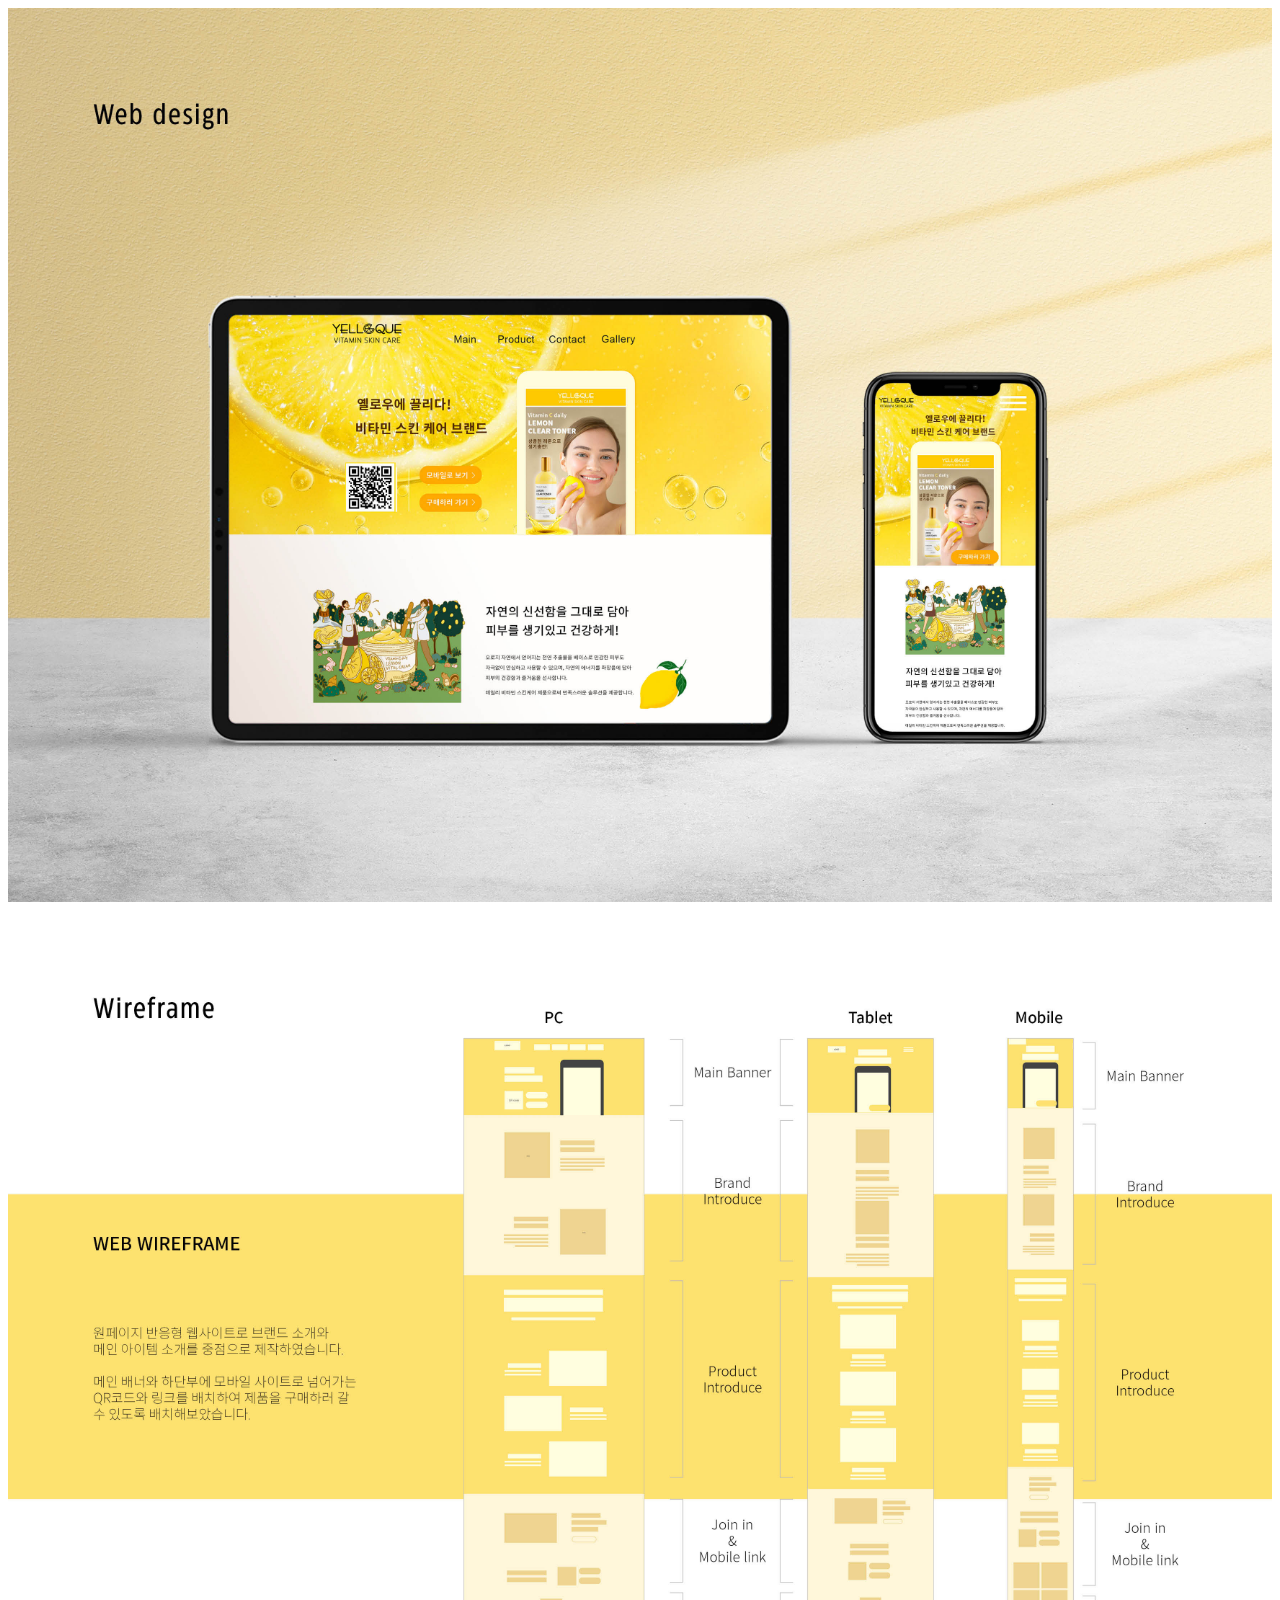
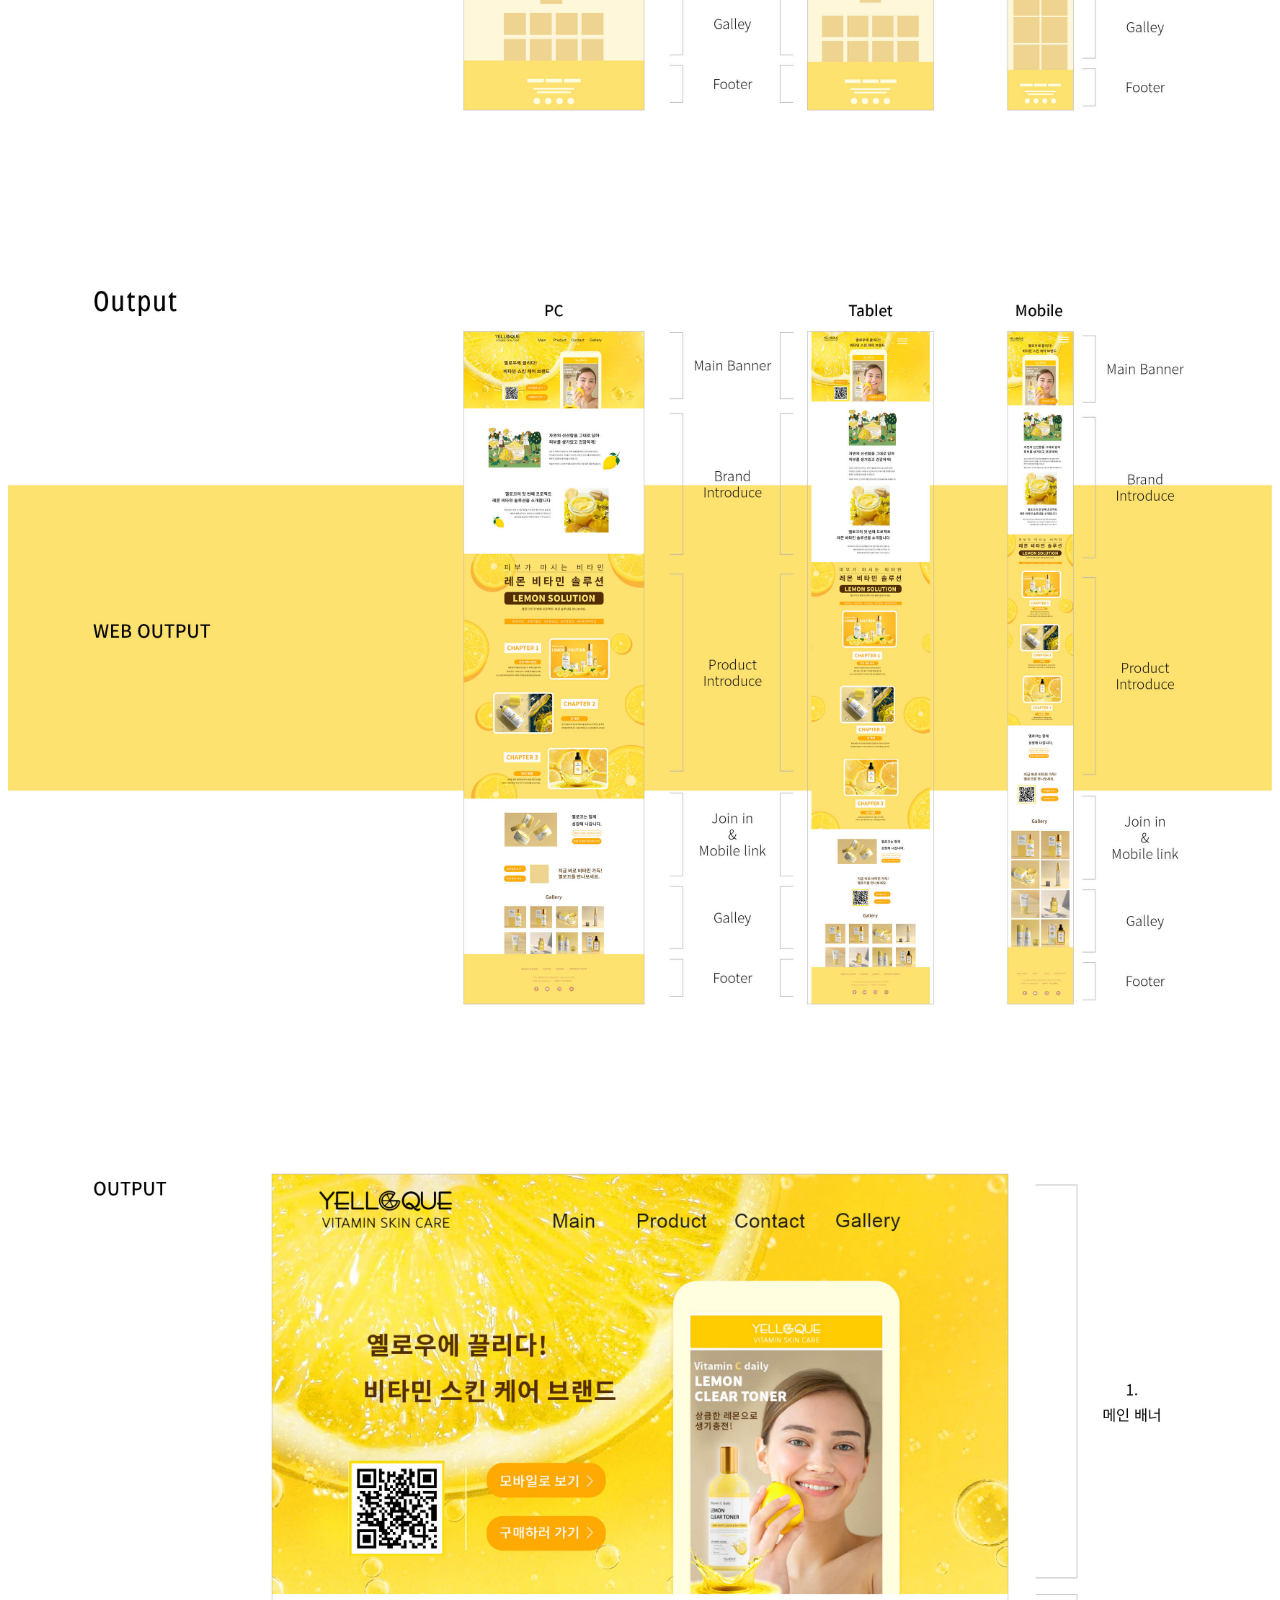
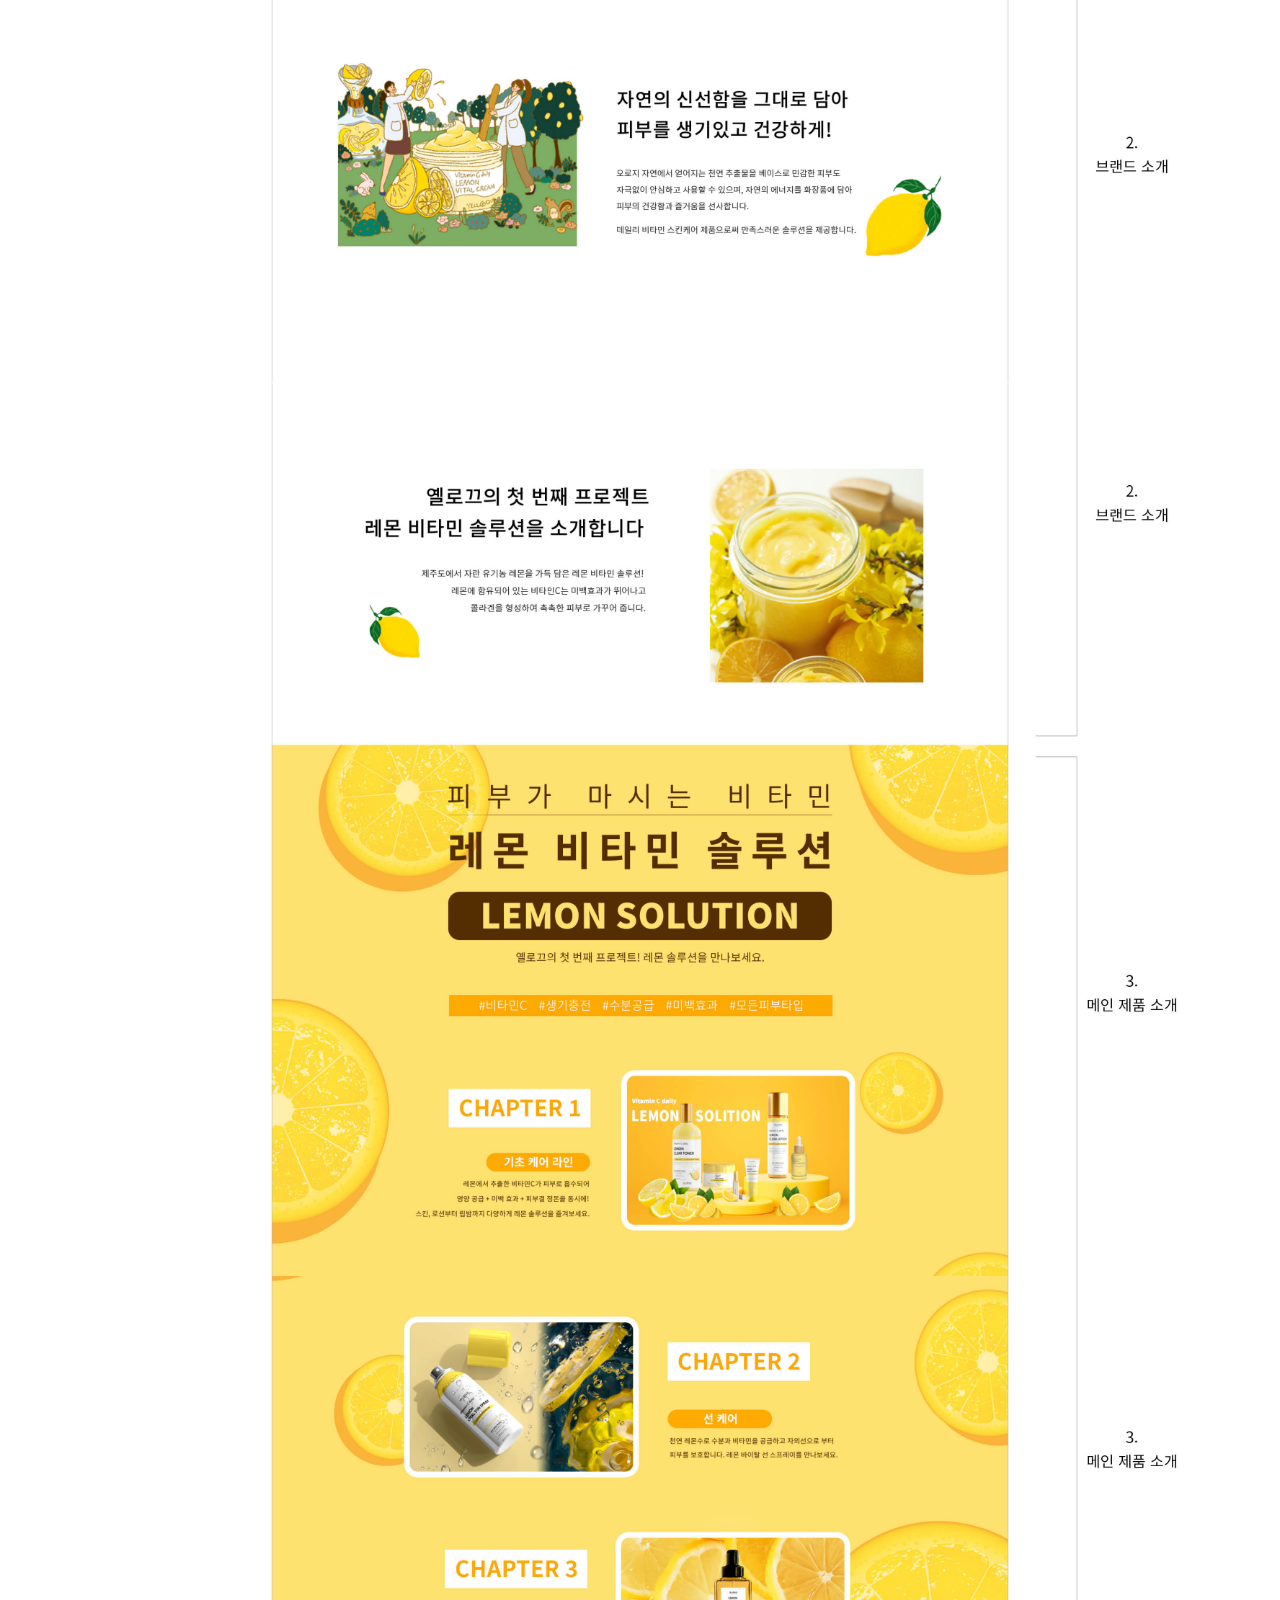
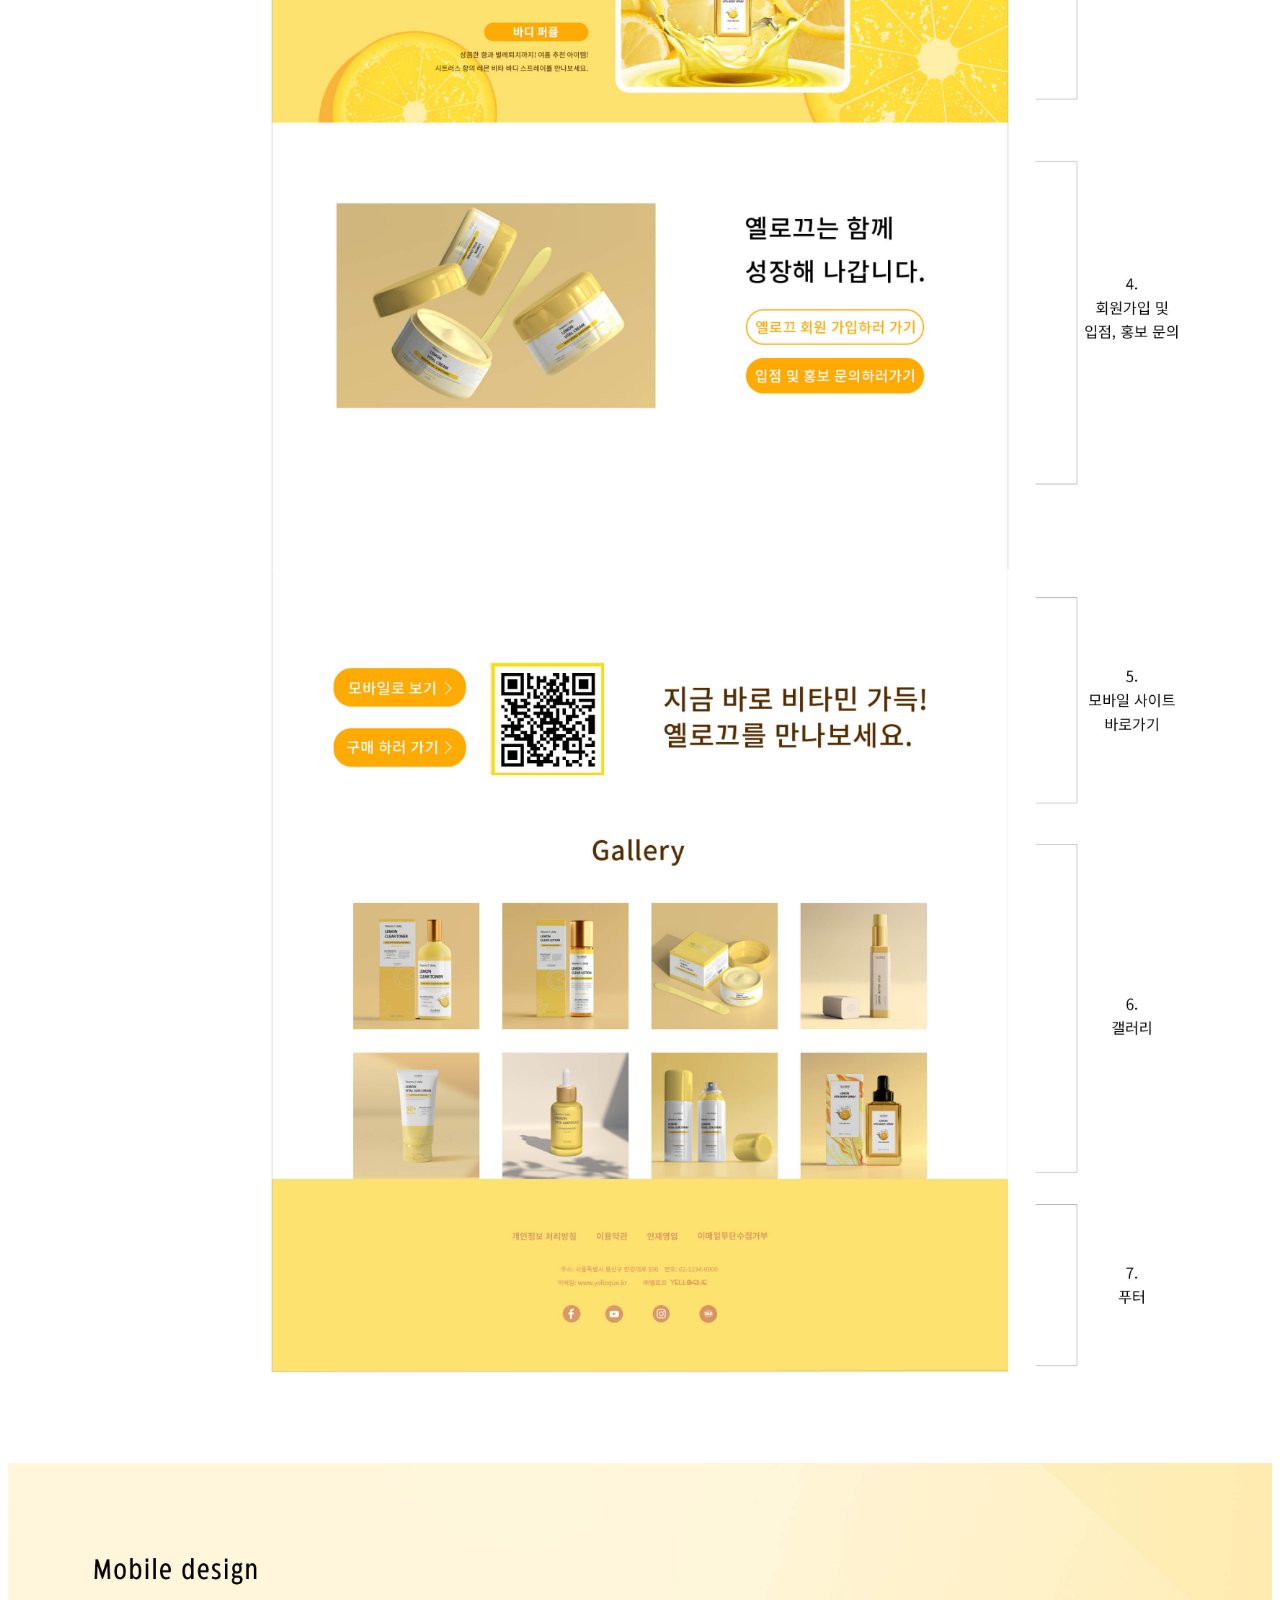
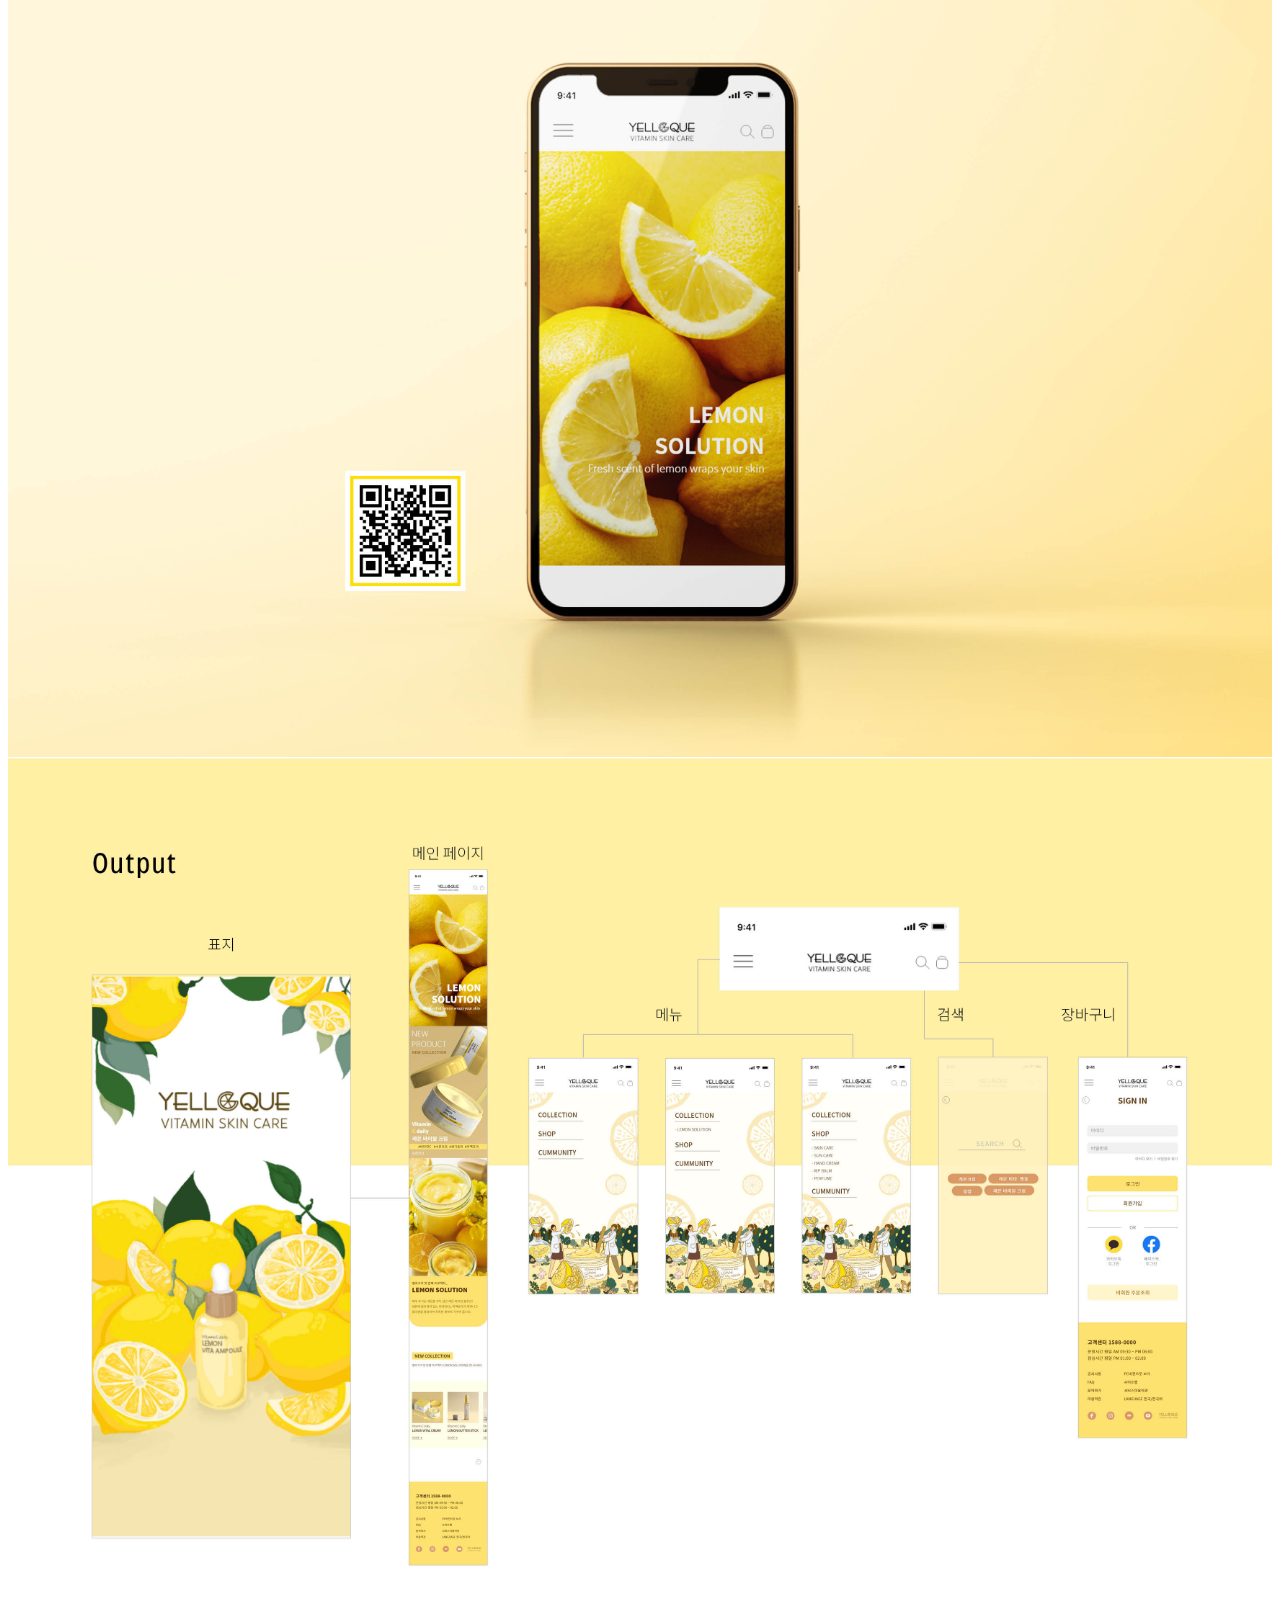
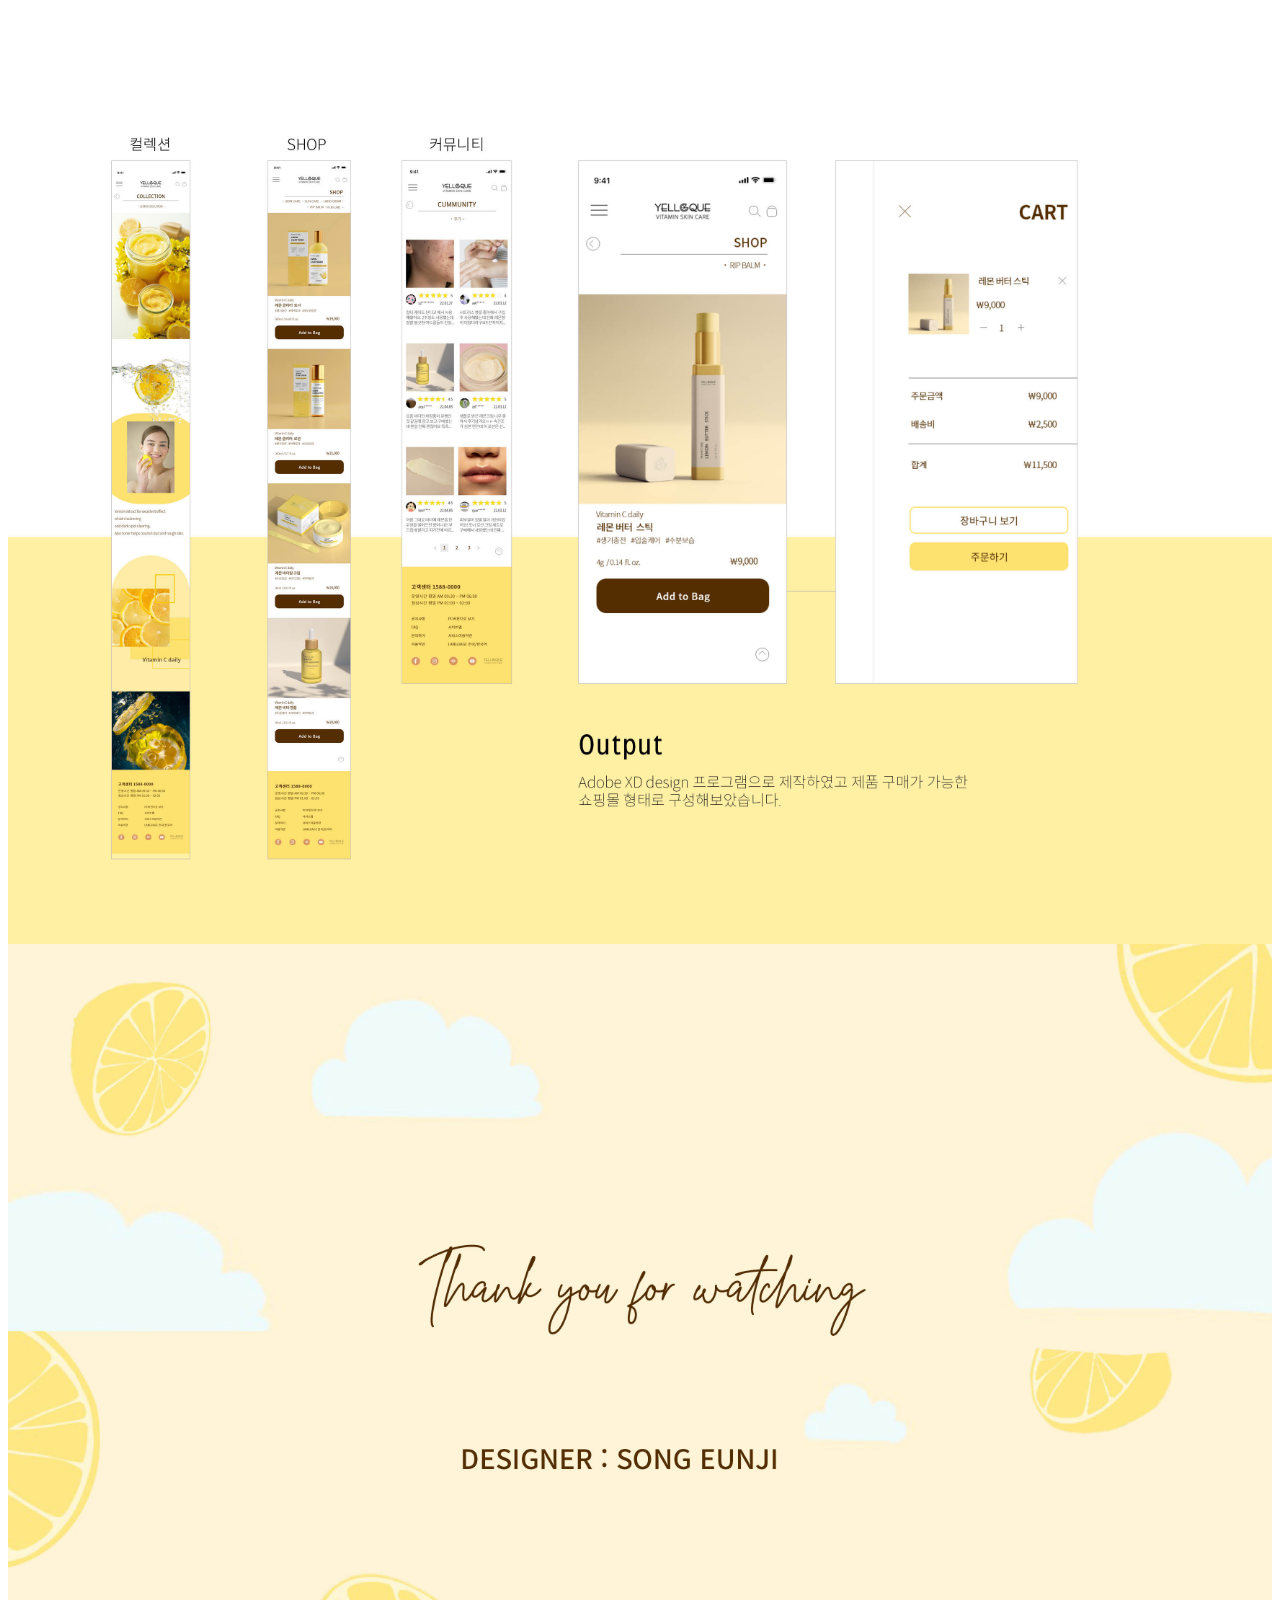
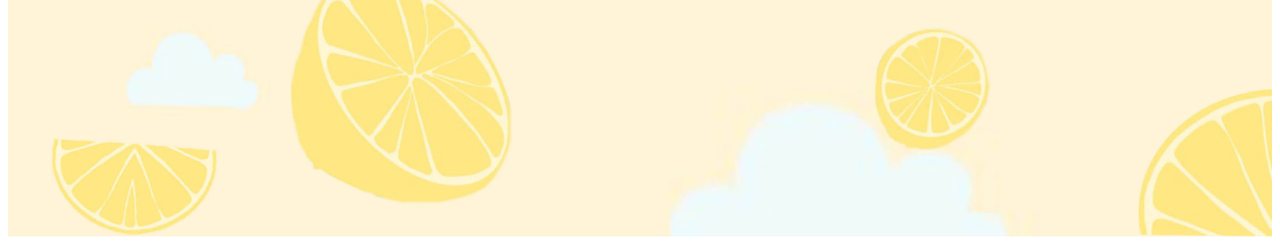
==== index.html @ 805b148b "Add files via upload" ====
<!DOCTYPE html>
<html lang="en">
<head>
    <meta charset="UTF-8">
    <meta http-equiv="X-UA-Compatible" content="IE=edge">
    <meta name="viewport" content="width=device-width, initial-scale=1.0">
    <title>yelloque</title>
    <link rel="stylesheet" href="css/style.css">
</head>
<body>
    <div id="wrap">
        <img src="images/YELLOQUE15.jpg" alt="">
        <img src="images/YELLOQUE16.jpg" alt="">
        <img src="images/YELLOQUE17.jpg" alt="">
        <img src="images/YELLOQUE18.jpg" alt="">
        <img src="images/YELLOQUE19.jpg" alt="">
        <img src="images/YELLOQUE20.jpg" alt="">
        <img src="images/YELLOQUE21.jpg" alt="">
        <img src="images/YELLOQUE22.jpg" alt="">
        <img src="images/YELLOQUE23.jpg" alt="">
        <img src="images/YELLOQUE24.jpg" alt="">
        <img src="images/YELLOQUE25.jpg" alt="">
    </div>
</body>
</html>
---- css/style.css ----
#wrap img{display: block;
    width: 100%;}
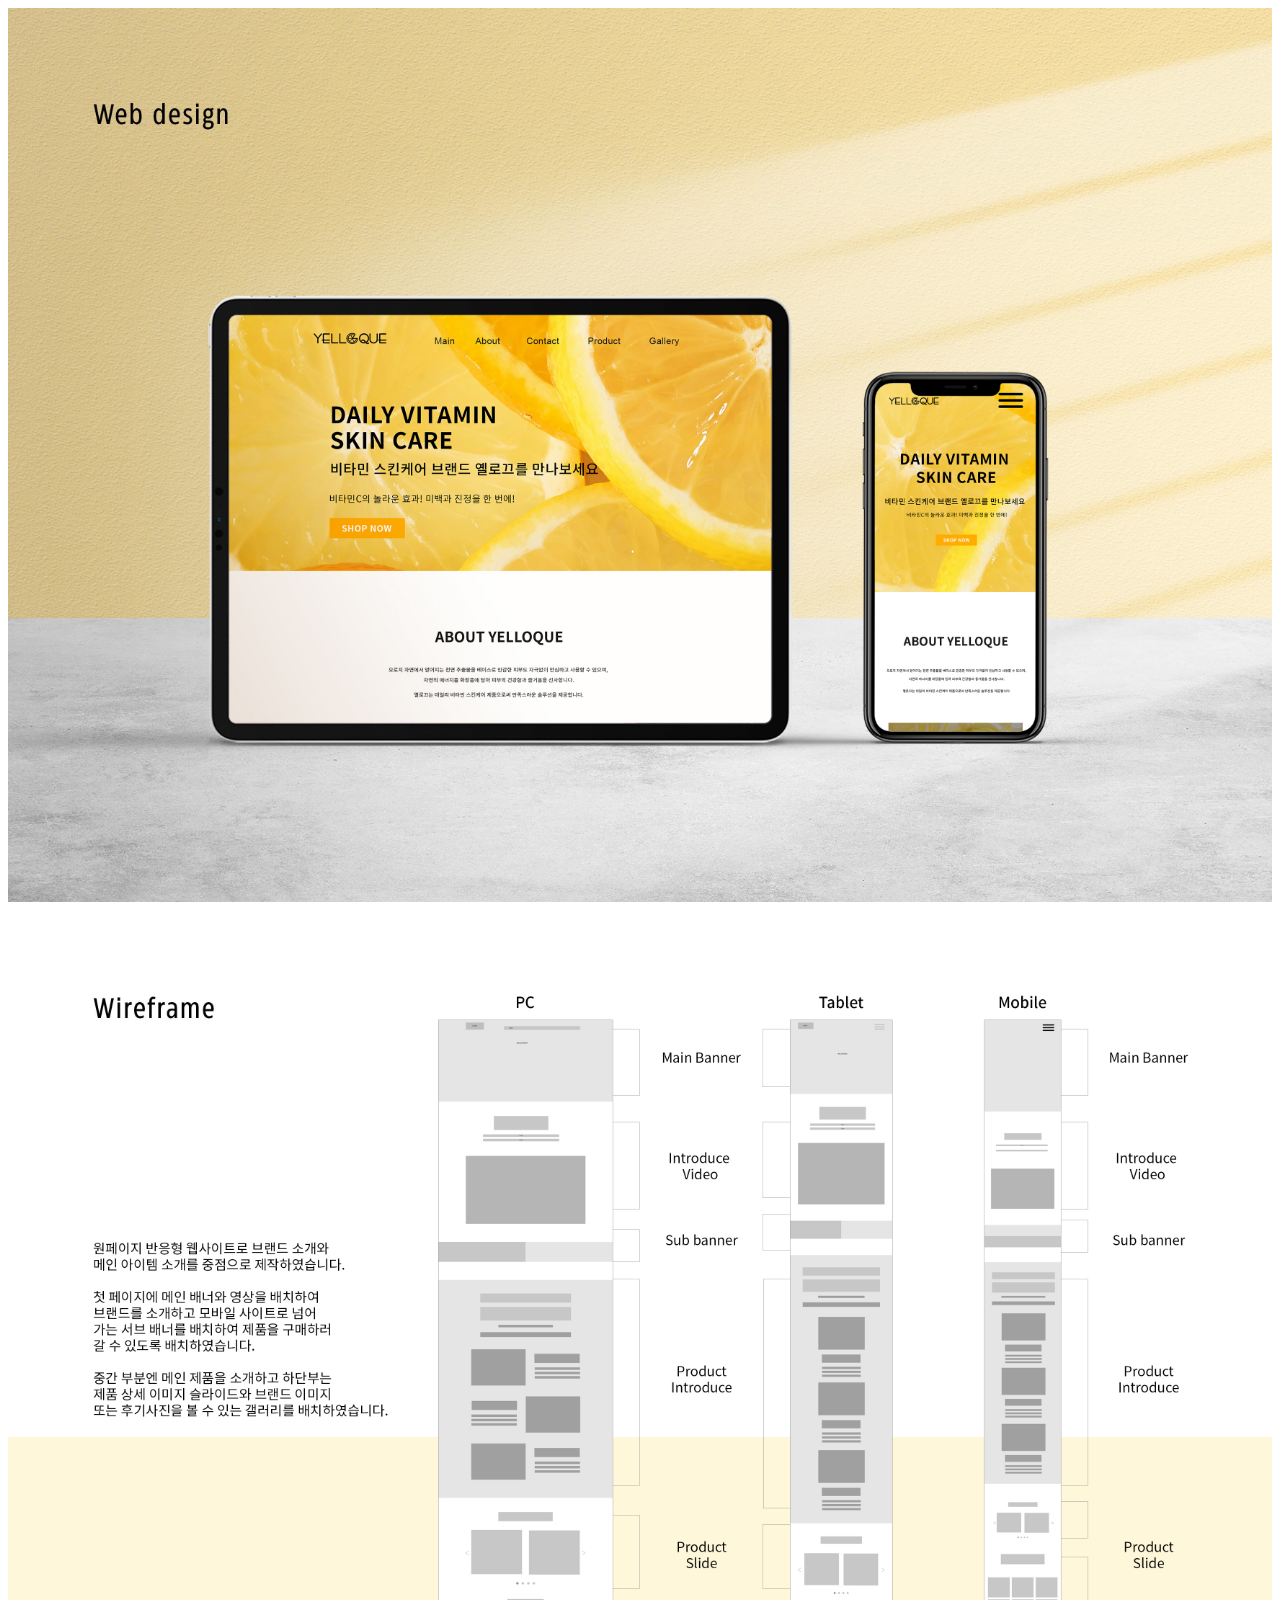
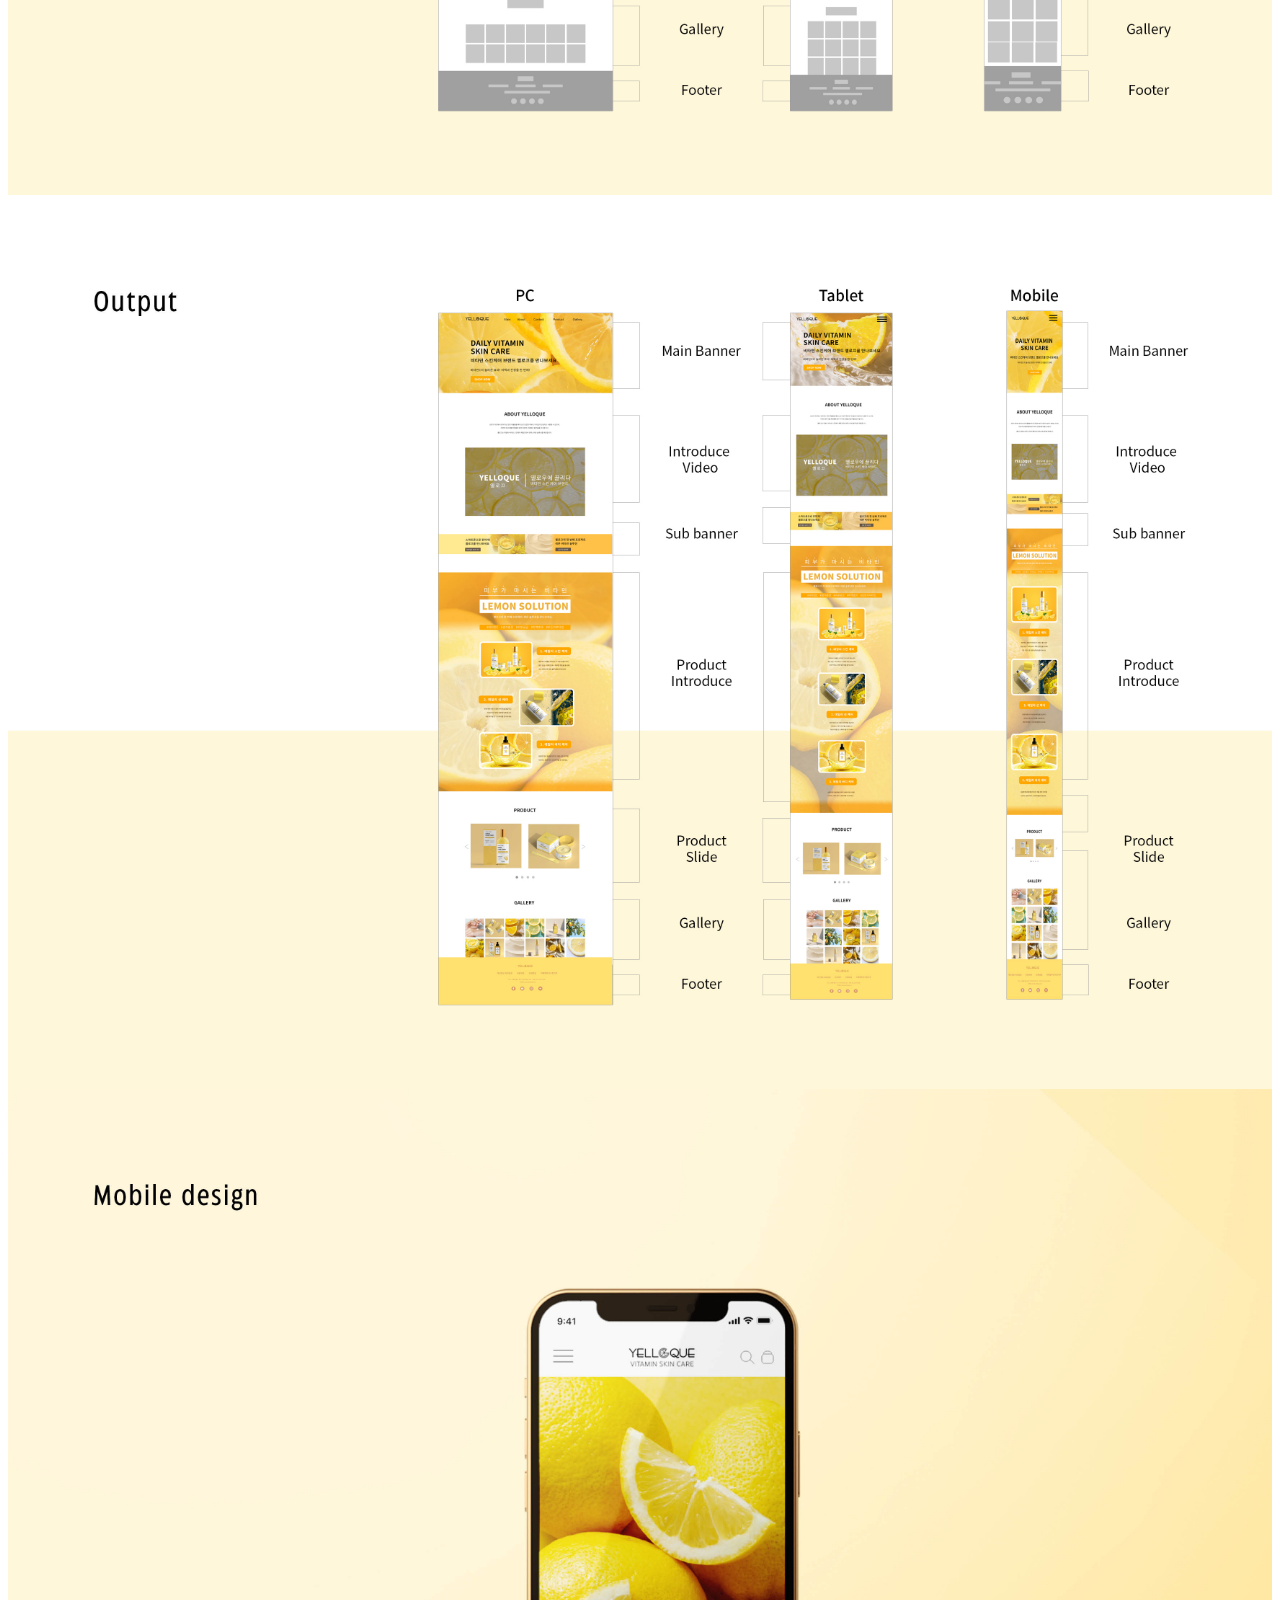
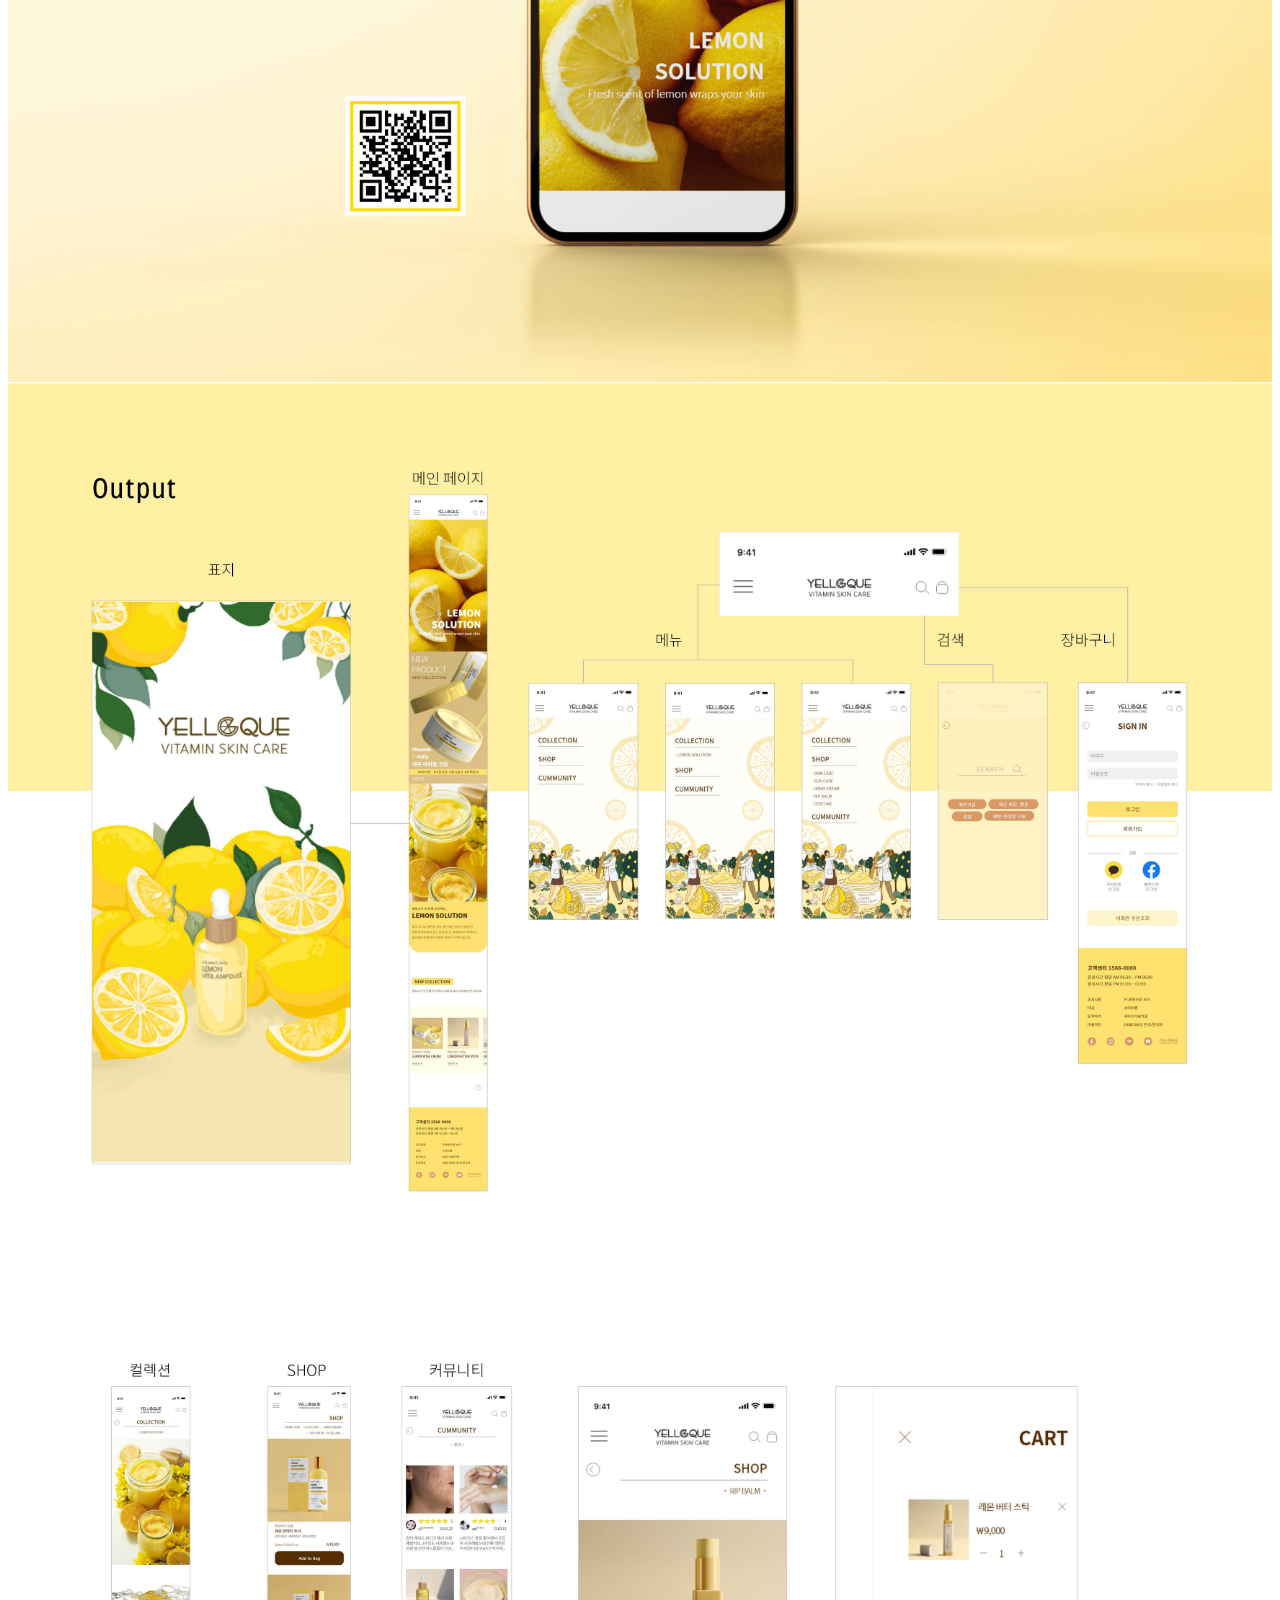
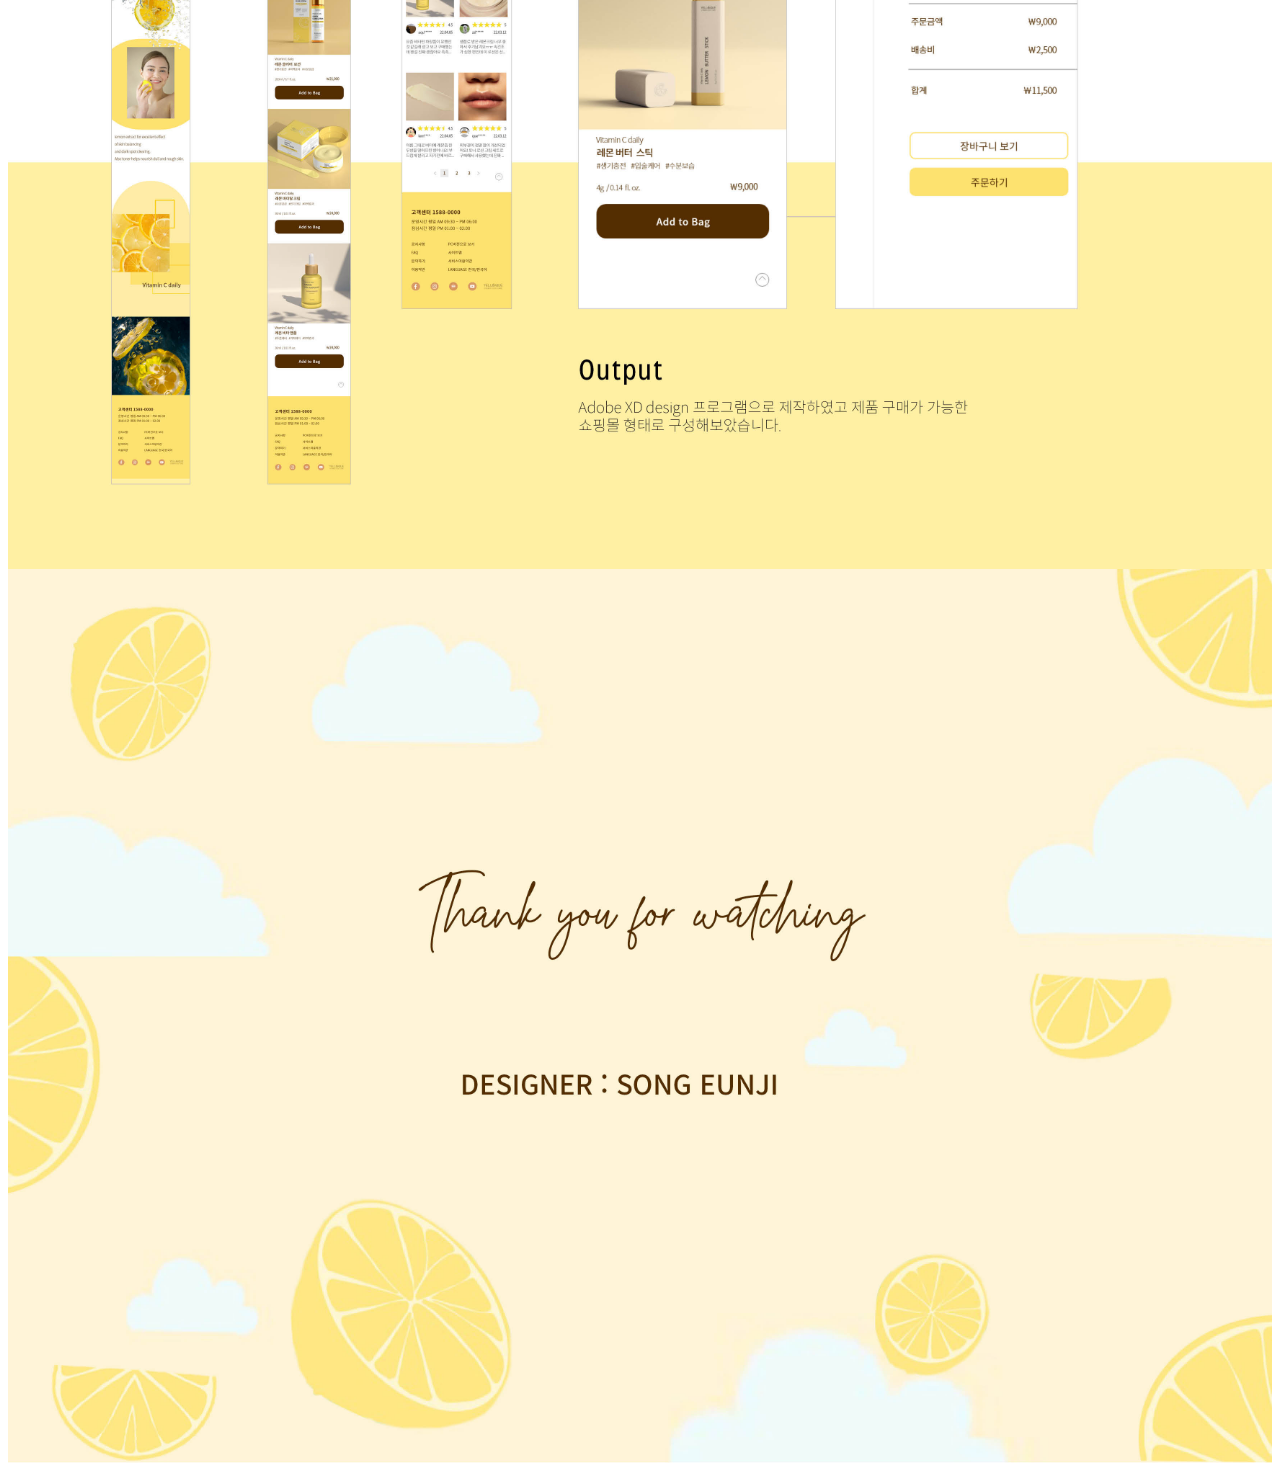
==== commit b21e22f2: "web design correct" ====
--- a/index.html
+++ b/index.html
@@ -13,13 +13,10 @@
         <img src="images/YELLOQUE16.jpg" alt="">
         <img src="images/YELLOQUE17.jpg" alt="">
         <img src="images/YELLOQUE18.jpg" alt="">
-        <img src="images/YELLOQUE19.jpg" alt="">
-        <img src="images/YELLOQUE20.jpg" alt="">
-        <img src="images/YELLOQUE21.jpg" alt="">
         <img src="images/YELLOQUE22.jpg" alt="">
         <img src="images/YELLOQUE23.jpg" alt="">
         <img src="images/YELLOQUE24.jpg" alt="">
         <img src="images/YELLOQUE25.jpg" alt="">
     </div>
 </body>
-</html>+</html>
